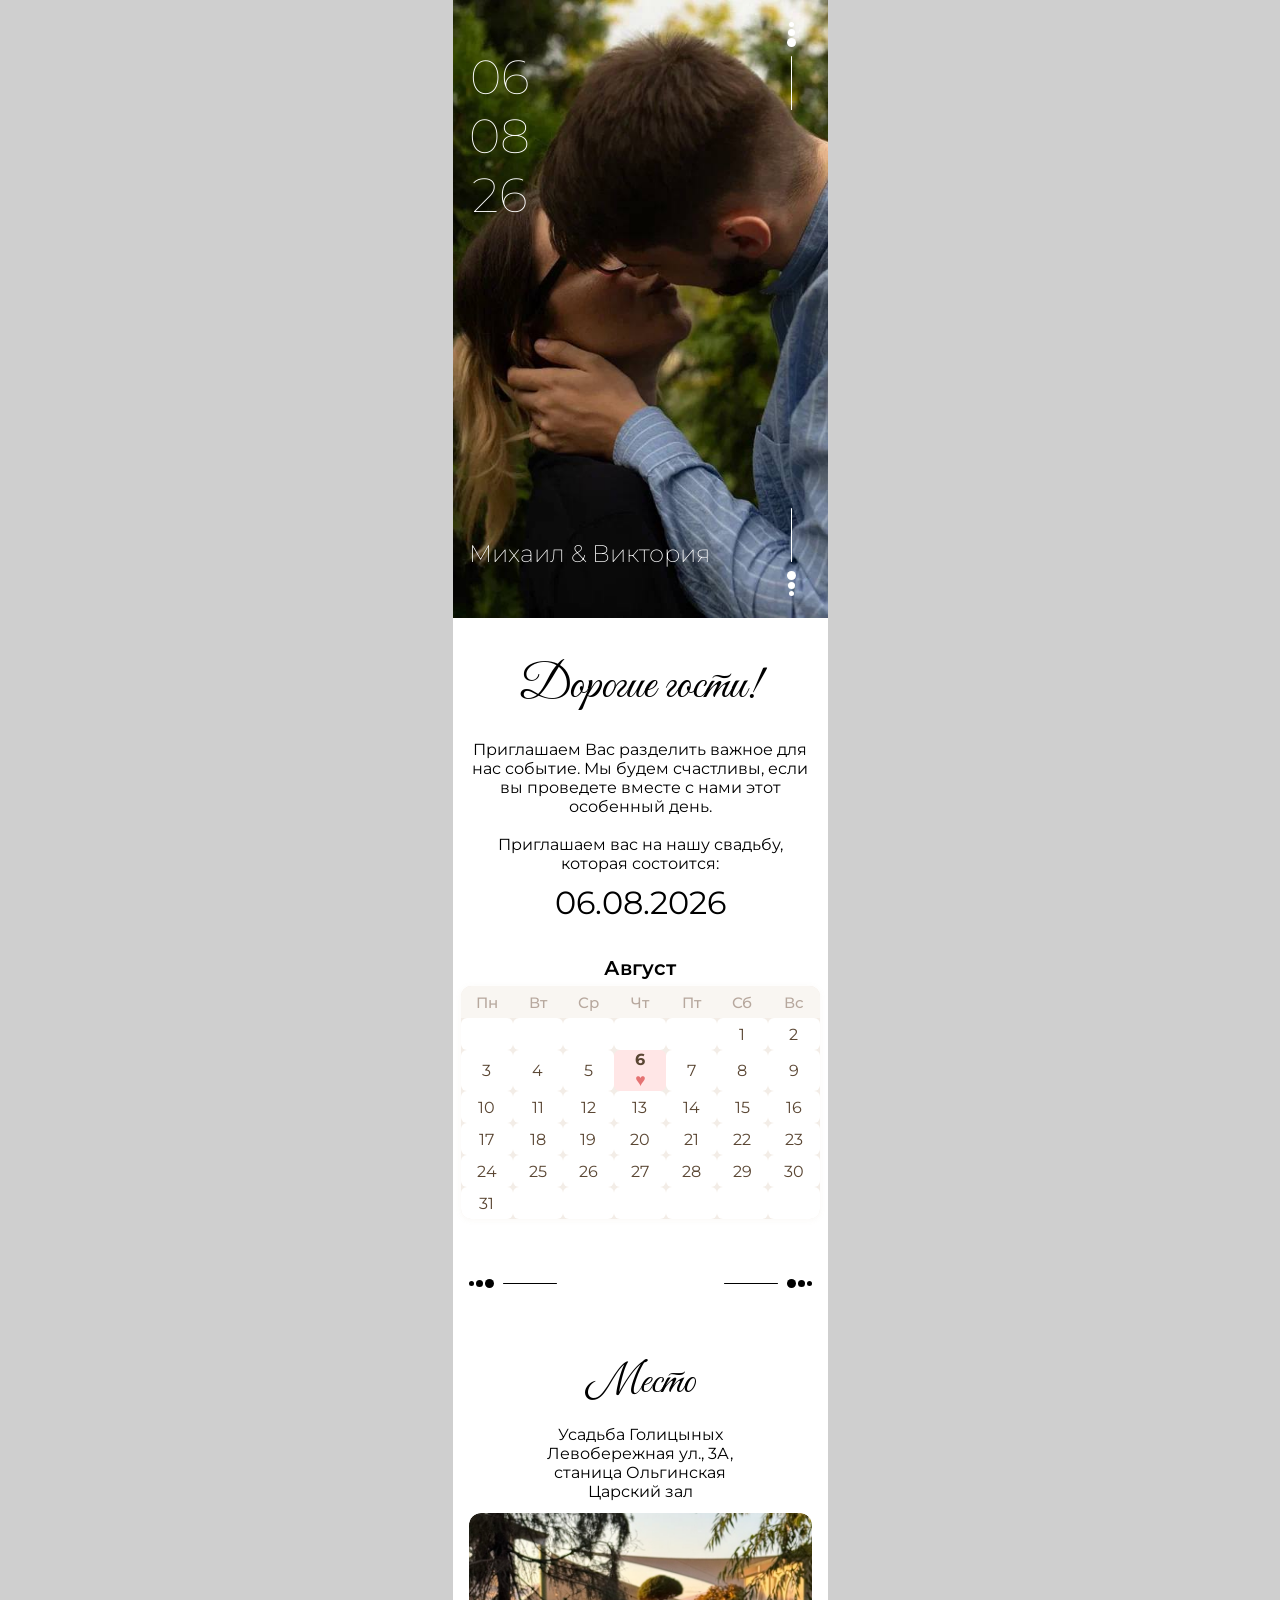
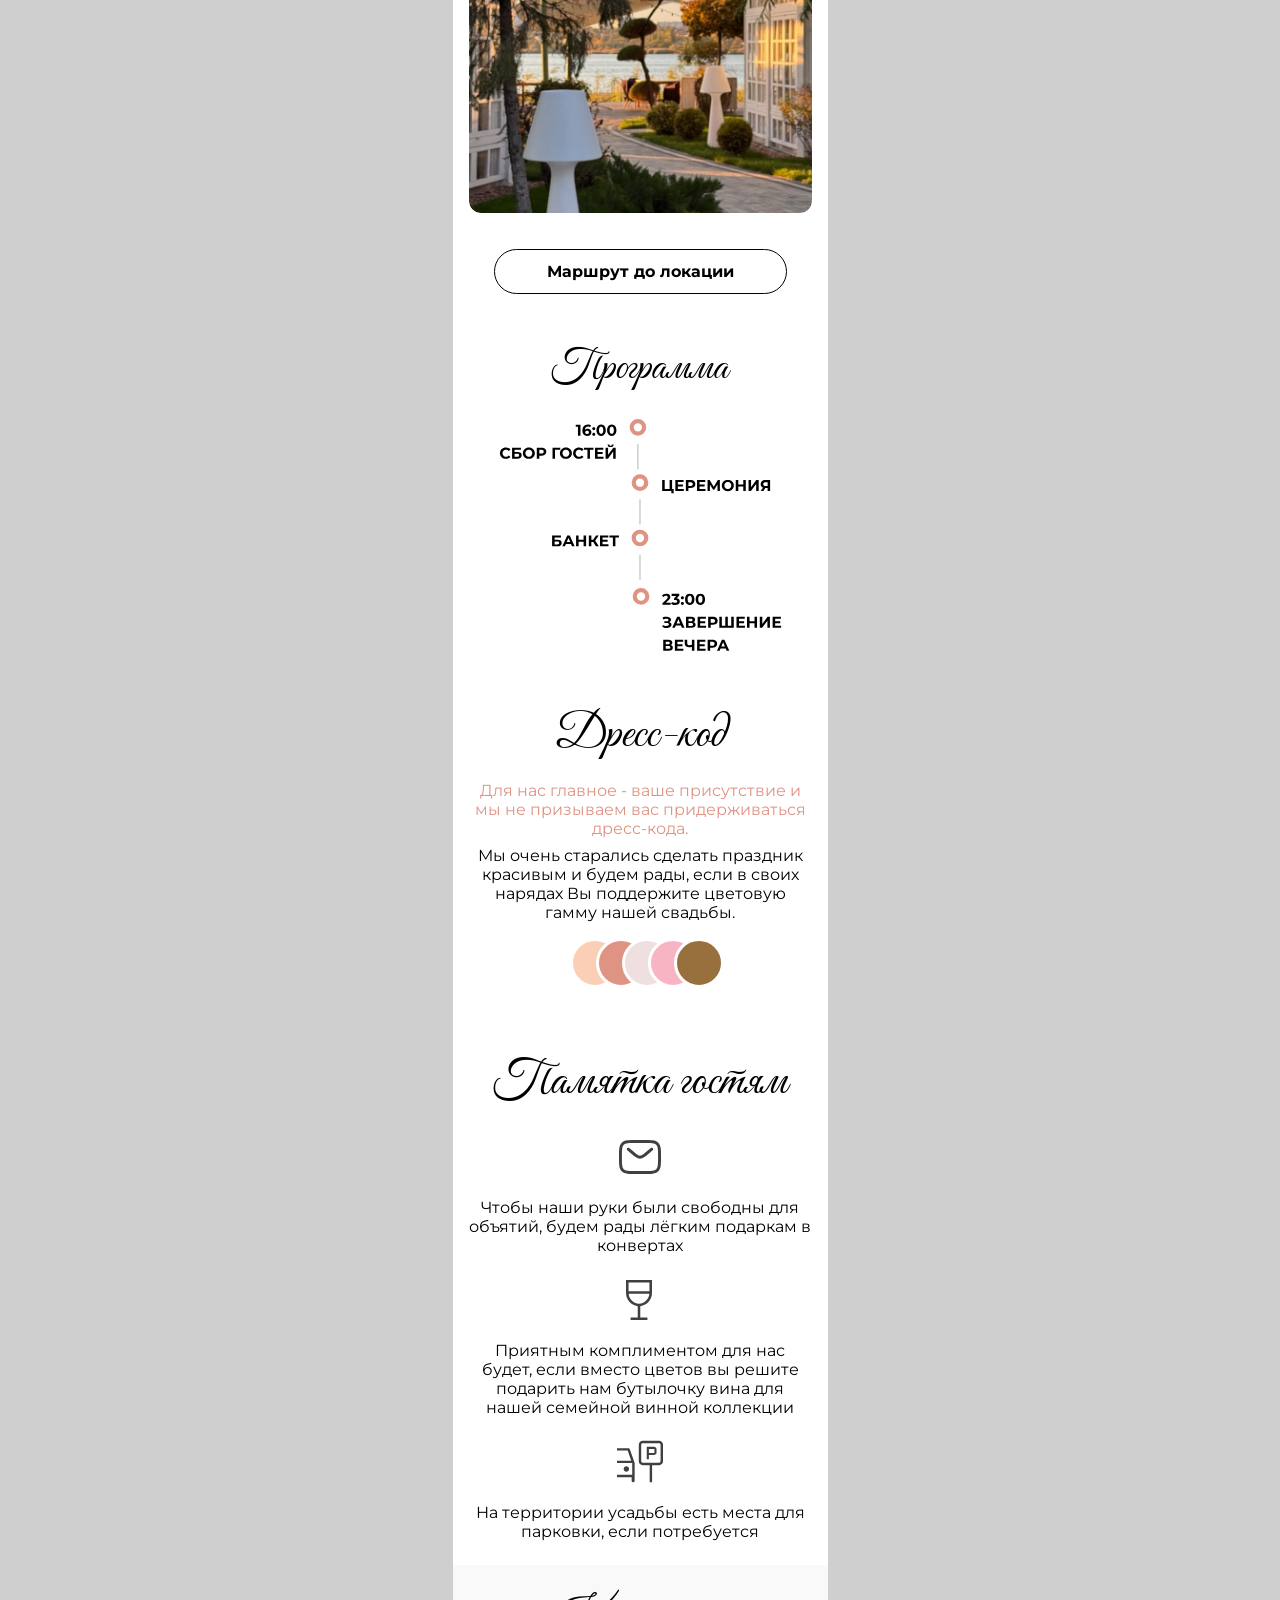
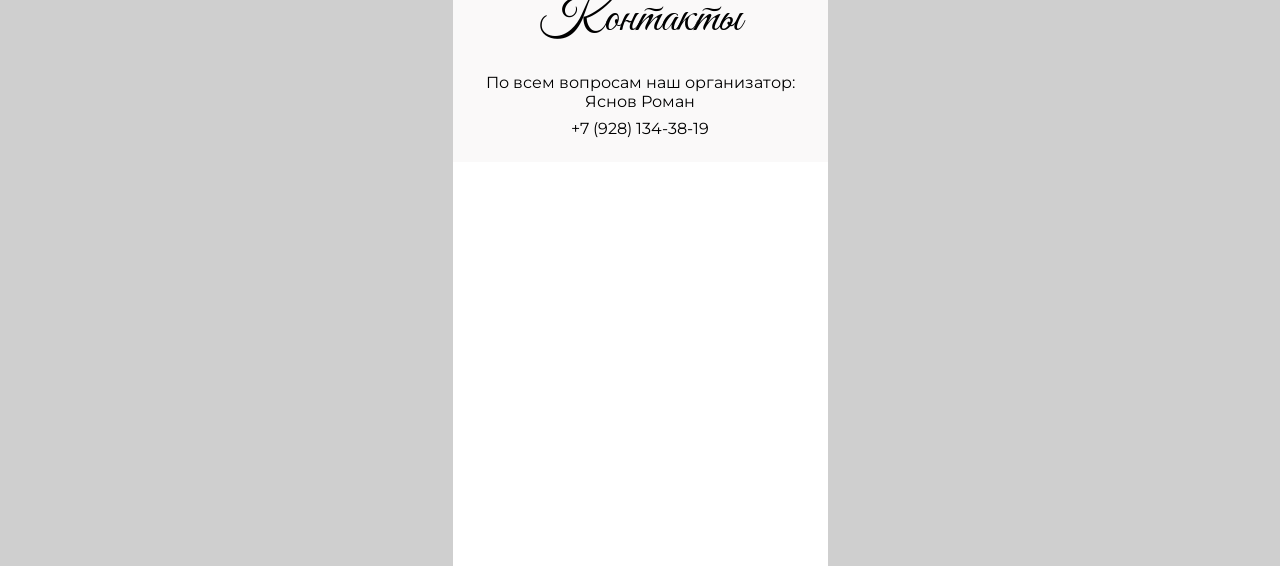
==== index.html @ c3dd6ebd "removed src" ====
<!DOCTYPE html>
<html lang="ru">
<head>
  <meta charset="UTF-8">
  <meta name="viewport" content="width=device-width, initial-scale=1.0">
  <title>Свадебное приглашение</title>
  <link rel="stylesheet" href="styles/main.css">
  <link rel="preconnect" href="https://fonts.googleapis.com">
  <link rel="preconnect" href="https://fonts.gstatic.com" crossorigin>
  <link href="https://fonts.googleapis.com/css2?family=Bad+Script&display=swap" rel="stylesheet">
  <link href="https://fonts.googleapis.com/css2?family=Montserrat:ital,wght@0,100..900;1,100..900&display=swap" rel="stylesheet">
  <link href="https://fonts.googleapis.com/css2?family=Great+Vibes&display=swap" rel="stylesheet">
  <link rel="preload" as="image" href="assets/img/usadba_new_1.jpg">
  <link rel="preload" as="image" href="assets/img/usadba_new_2.png">
  <link rel="preload" as="image" href="assets/img/usadba_new_3.jpg">
  <link rel="preload" as="image" href="assets/img/usadba_new_4.jpg">
  <link rel="preload" as="image" href="assets/img/usadba_new_5.png">
</head>
<body>
  <div class="invite-wrapper">
    <section class="base-section">
      <div class="photo-block">
        <img src="assets/img/we_3.jpg" alt="Пара" class="main-photo">
        <img src="assets/img/arrow.svg" alt="Стрелка" class="photo-arrow">
        <img src="assets/img/arrow.svg" alt="Стрелка" class="photo-arrow photo-arrow-secondary">
        <div class="date-overlay">
          <span>06</span>
          <span>08</span>
          <span>26</span>
        </div>
        <div class="names">Михаил & Виктория</div>
      </div>
    </section>

    <section class="guests-section">
      <h1 class="title">Дорогие гости!</h1>
      <p class="invite-text">
        Приглашаем Вас разделить важное для нас событие. 
        Мы будем счастливы, если вы проведете вместе с нами этот особенный день.
        <br>
        <br>Приглашаем вас на нашу свадьбу, которая состоится:
      </p>
      <div class="date">06.08.2026</div>
      <div class="calendar">
        <div class="calendar-title">Август</div>
        <table class="calendar-table">
          <thead>
            <tr>
              <th>Пн</th>
              <th>Вт</th>
              <th>Ср</th>
              <th>Чт</th>
              <th>Пт</th>
              <th>Сб</th>
              <th>Вс</th>
            </tr>
          </thead>
          <tbody>
            <tr>
              <td></td><td></td><td></td><td></td><td></td><td>1</td><td>2</td>
            </tr>
            <tr>
              <td>3</td><td>4</td><td>5</td><td class="calendar-heart">6 <span class="heart">♥</span></td><td>7</td><td>8</td><td>9</td>
            </tr>
            <tr>
              <td>10</td><td>11</td><td>12</td><td>13</td><td>14</td><td>15</td><td>16</td>
            </tr>
            <tr>
              <td>17</td><td>18</td><td>19</td><td>20</td><td>21</td><td>22</td><td>23</td>
            </tr>
            <tr>
              <td>24</td><td>25</td><td>26</td><td>27</td><td>28</td><td>29</td><td>30</td>
            </tr>
            <tr>
              <td>31</td><td></td><td></td><td></td><td></td><td></td><td></td>
            </tr>
          </tbody>
        </table>

      <img src="assets/img/2-black-arrows.svg" alt="divider" class="calendar-divider">

      </div>
    </section>

    <section class="place-section">
      <h3 class="title">Место</h3>
      <p class="address">
        Усадьба Голицыных 
        <br/>Левобережная ул., 3А,
        <br /> станица Ольгинская
        <br/>Царский зал
      </p>
      <div class="place-carousel" aria-label="Фотогалерея усадьбы">
        <div class="carousel-wrapper">
          <div class="carousel-track">
            <img src="assets/img/usadba_new_1.jpg" alt="Вид усадьбы 1" class="carousel-slide" loading="eager" fetchpriority="high" />
            <img src="assets/img/usadba_new_2.png" alt="Вид усадьбы 2" class="carousel-slide" loading="lazy" />
            <img src="assets/img/usadba_new_3.jpg" alt="Вид усадьбы 3" class="carousel-slide" loading="lazy" />
            <img src="assets/img/usadba_new_4.jpg" alt="Вид усадьбы 4" class="carousel-slide" loading="lazy" />
            <img src="assets/img/usadba_new_5.png" alt="Вид усадьбы 5" class="carousel-slide" loading="lazy" />
          </div>

          <!-- <div class="carousel-controls">
            <button class="carousel-button prev" type="button" aria-label="Предыдущее фото">
              <img src="assets/img/button-arrow.svg" alt="Стрелка" class="button-arrow-left" />
            </button>
            <button class="carousel-button next" type="button" aria-label="Следующее фото">
              <img src="assets/img/button-arrow.svg" alt="Стрелка" class="button-arrow-right" />
            </button>
          </div> -->
        </div>
      </div>
        <a 
          class="map-btn"
          href="https://yandex.ru/maps/-/CPb8nX3~"
          target="_blank"
        >
          Маршрут до локации
        </a>
    </section>

    <section class="program-section">
      <h3 class="title">Программа</h3>
      <img src="assets/img/program-plan.svg" alt="Программа" class="plan-image">
      <!-- <ul class="plan">
        <li><span>14:00</span> — Сбор гостей</li>
        <li><span>14:30</span> — Регистрация</li>
        <li><span>15:00</span> — Фотосессия</li>
        <li><span>17:00</span> — Банкет</li>
        <li><span>22:00</span> — Завершение</li>
      </ul> -->
    </section>

    <section class="dress-code-section">
      <h3 class="title">Дресс-код</h3>
      <div class="wrapper">
        <p class="description">Для нас главное - ваше присутствие и мы не призываем вас придерживаться дресс-кода.</p>
        <p class="colors-text">Мы очень старались сделать праздник красивым и будем рады, если в своих нарядах Вы поддержите цветовую гамму нашей свадьбы.</p>
        <div class="colors-dots">
          <span class="dot1"></span>
          <span class="dot2"></span>
          <span class="dot3"></span>
          <span class="dot4"></span>
          <span class="dot5"></span>
        </div>
      </div>
    </section>
  

    <section class="gifts-section">
      <h3 class="title">Памятка гостям</h3>
      <div class="gift-item">
        <img src="assets/img/letter.svg" alt="Подарок" class="gift-icon">
        <p class="gift-text">Чтобы наши руки были свободны для объятий, будем рады лёгким подаркам в конвертах</p>
      </div>
      <div class="gift-item">
        <img src="assets/img/wine.svg" alt="Подарок" class="gift-icon">
        <p class="gift-text">Приятным комплиментом для нас будет, если вместо цветов вы решите подарить нам бутылочку вина для нашей семейной винной коллекции</p>
      </div>
      <div class="gift-item">
        <img src="assets/img/car.svg" alt="Подарок" class="gift-icon">
        <p class="gift-text">На территории усадьбы есть места для парковки, если потребуется</p>
      </div>
    </section>

    <section class="contacts-section">
      <h3 class="title">Контакты</h3>
      <p class="description">По всем вопросам наш организатор:</p>
      <p class="contact-name">Яснов Роман</p>
      <p class="phone">+7 (928) 134-38-19</p>
    </section>



    <section class="map-section">
      <iframe src="https://yandex.ru/map-widget/v1/?um=constructor%3A0e47bce199f63ef4ef05267ef0e8a8748141f1ce5e22cfa1a45ba5bb43b8a258&amp;source=constructor" width="375" height="400" frameborder="0"></iframe>
    </section>

    </div>
  </div>
  <script src="scripts/main.js"></script>
</body>
</html>
---- styles/main.css ----
*, *::before, *::after {
  box-sizing: border-box;
}

html, body {
  width: 100%;
  max-width: 100%;
  overflow-x: hidden;
  margin: 0;
  padding: 0;
}

body {
  font-family: 'Montserrat', Arial, sans-serif;
  font-weight: 400;
  background: #cfcfcf;
  color: #000;
  margin: 0;
  padding: 0;
}

h1, h2, h3, p {
  margin: 0;
}

p, h2, h3, blockquote, hr {
  /* animation-name: text-appear; @keyframes defined below */
  /* animation-timing-function: ease-in; standard should be linear */
  /* animation-fill-mode: both; keeps animated values forwards and backwards */
  animation: text-appear ease-in both;
  animation-timeline: view(); /* applies animation state relative to viewport */
  animation-range: 0vh 70vh; /* set 0% and 100% positions */
}

img {
  animation: image-appear ease-in both;
  animation-timeline: view();
  animation-range: entry 50% 100vh;
}
.invite-wrapper {
  max-width: 375px;
  margin: 0 auto;
  min-height: 100vh;
  padding: 0;
  box-sizing: border-box;
  background: #fff;
  display: flex;
  flex-direction: column;
  gap: 0;
}

/* main photo section */
.base-section {
  background: #fff;
  border-radius: 0;
  box-shadow: none;
  padding: 0;
  display: flex;
  flex-direction: column;
  align-items: center;
  min-width: 0;
  animation: fadeInUp 1s;
  margin-bottom: 0;
  text-align: center;
}

.base-section > * {
  width: 100%;
}

.photo-block {
  position: relative;
  width: 100%;
  max-width: none;
  margin: 0;
  padding: 0;
}

.photo-block::after {
  content: "";
  position: absolute;
  inset: 0;
  background: linear-gradient(180deg, rgba(30, 30, 30, 0.43));
  pointer-events: none;
}

.main-photo {
  width: 100%;
  height: 618px;
  border-radius: 0;
  object-fit: cover;
  display: block;
  margin: 0;
  max-width: 100%;
  padding: 0;


}

.photo-arrow {
  position: absolute;
  top: 508px;
  left: 334px;
  width: 9px;
  height: 88px;
  opacity: 1;
  transform: rotate(0deg);
  z-index: 1;
}

.photo-arrow-secondary {
  position: absolute;
  top: 22px;
  left: 334px;
  width: 9px;
  height: 88px;
  opacity: 1;
  transform: rotate(180deg);
  z-index: 1;
}

.date-overlay {
  position: absolute;
  top: 48px;
  left: 16px;
  display: flex;
  flex-direction: column;
  align-items: center;
  justify-content: center;
  z-index: 1;

  font-family: 'Montserrat', Arial, sans-serif;
  font-weight: 100;
  font-style: normal;
  font-size: 48px;
  line-height: 59px;
  letter-spacing: 0;
  text-align: center;
  color: #fff;
  text-shadow: 0 2px 8px rgba(0,0,0,0.18);
}

.date-overlay span {
  display: block;
}

.names {
  position: absolute;
  color: #fff;
  text-align: left;

  font-family: 'Montserrat', Arial, sans-serif;
  font-weight: 200;
  font-size: 24px;
  line-height: 100%;

  width: 350px;
  height: 28px;
  top: 542px;
  left: 16px;
  opacity: 1;
  z-index: 1;
}

/* guests section */

.guests-section {
  background: #fff;
  border-radius: 0;
  box-shadow: none;
  padding: 0 16px;
  display: flex;
  flex-direction: column;
  align-items: center;
  min-width: 0;
  animation: fadeInUp 1s;
  margin-top: 0;
}

.guests-section .title {
  font-family: "Great Vibes", cursive;
  font-weight: 400;
  font-style: normal;
  font-size: 48px;
  color: #000;
  margin-top: 38px;
  margin-bottom: 24px;
}

.guests-section .invite-text {
  margin-top: 0;
  text-align: center;
}

.guests-section .date {
  font-size: 2rem;
  margin: 10px 0;
  font-weight: 400;
  font-family: 'Montserrat', Arial, sans-serif;
  font-size: 2rem;
}

.guests-section .calendar-title {
  color: #000;
  font-size: 20px;
  /* font-family: 'Montserrat', Arial, sans-serif; */
}

/* Place section */

.place-section {
  background: #fff;
  border-radius: 0;
  box-shadow: none;
  padding: 0 16px 24px 16px;
  display: flex;
  flex-direction: column;
  align-items: center;
  min-width: 0;
  animation: fadeInUp 1s;
  margin-top: 0;
}


.place-section .title {
  font-family: "Great Vibes", cursive;
  font-weight: 400;
  font-style: normal;
  font-size: 42px;
  color: #000;
  margin-top: 64px;
}

.place-section .address {
  text-align: center;
  margin-top: 16px;
}

.place, .dress-code, .gifts, .guest-form, .contacts, .footer {
  display: flex;
  flex-direction: column;
  align-items: center;
  text-align: center;
}

.place h3 {
  margin: 10px 0 4px 0;
  font-family: 'Marck Script', cursive;
  font-size: 3.3rem;
  color: #a68c6d;
}

.map-btn {
  background: #fff;
  color: #000;
  border: 1px solid black;
  border-radius: 28px;
  padding: 12px 52px;
  font-size: 1rem;
  margin-top: 24px;
  cursor: pointer;
  transition: background 0.2s, transform 0.2s;
  font-family: 'Montserrat', Arial, sans-serif;
  font-weight: 700;

  text-decoration: none;
}

.map-btn:hover {
  /* background: #000;
  color: #fff; */
  transform: translateY(-2px) scale(1.04);
}



/* Program section */
.program-section {
  background: #fff;
  border-radius: 0;
  box-shadow: none;
  padding: 0 16px 24px 16px;
  display: flex;
  flex-direction: column;
  align-items: center;
  min-width: 0;
  animation: fadeInUp 1s;
  margin-top: 0;
}

.program-section .title {
  font-family: "Great Vibes", cursive;
  font-weight: 400;
  font-style: normal;
  font-size: 42px;
  color: #000;
  margin-top: 24px;
}

.program-section .plan-image {
  width: 100%;
  margin-top: 24px;
}

/* .program-list {
  list-style: none;
  padding: 0;
  margin: 0 0 18px 0;
  width: 100%;
}

.program-list li {
  font-size: 1.05rem;
  margin-bottom: 7px;
  display: flex;
  justify-content: center;
  gap: 8px;
}

.program-list span {
  font-weight: bold;
  color: #a68c6d;
  min-width: 48px;
  display: inline-block;
} */

/* dress code section */
.dress-code-section {
  background: #fff;
  border-radius: 0;
  box-shadow: none;
  padding: 0 16px 24px 16px;
  display: flex;
  flex-direction: column;
  align-items: center;
  min-width: 0;
  animation: fadeInUp 1s;
  /* margin-top: 22px; */
}

.dress-code-section .title {
  font-family: "Great Vibes", cursive;
  font-weight: 400;
  font-style: normal;
  font-size: 48px;
  color: #000;
  margin-top: 24px;
}

.dress-code-section .wrapper {
  margin-top: 16px;
}

.dress-code-section .description {
  text-align: center;
  color: rgba(223, 147, 131, 1);
}

.dress-code-section .colors-text {
  text-align: center;
  margin-top: 8px;
}


.dress-code-section .colors-dots {
  display: flex;
  align-items: center;
  justify-content: center;
  padding: 16px 0;
}

.dress-code-section .colors-dots span {
  width: 50px;
  height: 50px;
  border-radius: 50%;
  border: 3px solid #fff;
  margin-left: -24px;
  /* box-shadow: 0 4px 10px rgba(0, 0, 0, 0.08); */
}

.dress-code-section .colors-dots:first-child {
  margin-left: 0;
}

.dress-code-section .colors-dots .dot1 { 
  background:rgba(251, 206, 182, 1);
  margin-left: 14px;
  z-index: 1; 
}
.dress-code-section .colors-dots .dot2 { 
  background: rgba(223, 147, 131, 1);
   z-index: 2; 
}
.dress-code-section .colors-dots .dot3 { 
  background: rgba(239, 223, 223, 1);
   z-index: 3; 
}
.dress-code-section .colors-dots .dot4 { 
  background: rgba(247, 181, 196, 1);
   z-index: 4; 
}
.dress-code-section .colors-dots .dot5 { 
  background: rgba(151, 112, 62, 1);
  z-index: 5;
}

/* gifts section */

.gifts-section {
  background: #fff;
  border-radius: 0;
  box-shadow: none;
  padding: 0 16px 24px 16px;
  display: flex;
  flex-direction: column;
  align-items: center;
  min-width: 0;
  animation: fadeInUp 1s;
  /* margin-top: 22px; */
}

.gifts-section .title {
  font-family: "Great Vibes", cursive;
  font-weight: 400;
  font-style: normal;
  font-size: 48px;
  color: #000;
  margin-top: 24px;
}


.gifts-section .gift-item {
  display: flex;
  flex-direction: column;
  align-items: center;
  gap: 12px;
  margin-top: 16px;
}

.gift-icon {
  width: 58px;
  height: 58px;
  display: inline-flex;
  justify-content: center;
  align-items: center;
}

.gifts-section .gift-text {
  text-align: center;
}


/* contacts section */

.contacts-section {
  background: rgba(250, 249, 249, 1);
  border-radius: 0;
  box-shadow: none;
  padding: 0 16px 24px 16px;
  display: flex;
  flex-direction: column;
  align-items: center;
  min-width: 0;
  animation: fadeInUp 1s;


}

.contacts-section .title {
  font-family: "Great Vibes", cursive;
  font-weight: 400;
  font-style: normal;
  font-size: 48px;
  color: #000;
  margin-top: 24px;
}

.contacts-section .description {
  text-align: center;
  margin-top: 24px;
}

.contacts-section .phone {
  text-align: center;
  margin-top: 8px;
}

.contacts h3 {
  font-family: 'Marck Script', cursive;
  font-size: 3.3rem;
  color: #a68c6d;
  margin: 18px 0 4px 0;
}

.contacts .phone {
  font-weight: bold;
  margin-top: 4px;
}

.footer {
  margin-top: 24px;
  text-align: center;
  font-size: 1rem;
  color: #a68c6d;
}

.footer img {
  width: 100%;
  max-width: 180px;
  border-radius: 10px;
  margin-top: 10px;
}

.calendar {
  margin: 24px 16px 0 16px;
  text-align: center;
}
.calendar-title {
  font-family: 'Montserrat', Arial, sans-serif;
  font-size: 1.1rem;
  font-weight: 600;
  color: #a68c6d;
  margin-bottom: 6px;
}
.calendar-table {
  width: 100%;
  border-collapse: collapse;
  background: #f3ede7;
  border-radius: 10px;
  overflow: hidden;
  margin: 0 auto;
  font-size: 1rem;
  box-shadow: 0 1px 6px rgba(180,160,120,0.07);
}

.calendar-divider {
  margin-top: 60px;
  max-width: 100%;
}

.calendar-table th,
.calendar-table td {
  width: 32px;
  height: 32px;
  text-align: center;
  padding: 2px;
  font-family: 'Montserrat', Arial, sans-serif;
  color: #5a4633;
}
.calendar-table th {
  color: #b7a89e;
  font-weight: 500;
  font-size: 0.95em;
  background: #f9f6f2;
}
.calendar-table td {
  background: #fff;
  border-radius: 6px;padding: 0 16px;
  transition: background 0.2s;
}
.calendar-heart {
  background: #ffe6e6 !important;
  color: #a68c6d;
  font-weight: bold;
  position: relative;
}

.place-carousel {
  width: 100%;
  margin: 12px 0;
}

.carousel-wrapper {
  overflow: hidden;
  border-radius: 12px;
  position: relative;
}

.carousel-track {
  display: flex;
  transition: transform 0.5s ease;
}

.carousel-slide {
  width: 100%;
  height: 300px;
  flex-shrink: 0;
  object-fit: cover;
  transition: transform 0.5s ease, opacity 0.5s ease;
  display: block;
  border-radius: 12px;
}

.carousel-controls {
  display: flex;
  justify-content: space-between;  /* кнопки по краям */
  align-items: center;
  padding: 0 4px;  /* небольшой отступ от краёв */
  position: absolute;
  top: 40%;
  width: 100%;
}



.carousel-button {
  width: 32px;
  height: 32px;
  border: none;
  border-radius: 8px;
  background: #fff;
  cursor: pointer;

  padding: 4px;
  display: flex;
  justify-content: center;
  align-items: center;
  /* font-size: 1.2rem;
  font-weight: 300;
  transition: transform 0.2s, background 0.2s, color 0.2s;
  display: flex;
  align-items: center;
  justify-content: center;
  line-height: 1; */
}

.carousel-button:hover {
  /* background: #000; */
  /* color: #fff; */
  /* transform: translateY(-2px); */
}

.button-arrow-left {
  transform: rotate(180deg);
}

.calendar-heart .heart {
  color: #e57373;
  font-size: 1.1em;
  margin-left: 2px;
  vertical-align: middle;
  font-family: inherit;
}

@media (max-width: 600px) {
  .invite-wrapper {
    padding: 4px 0;
  }
  .base-section {
    padding: 12px 4px;
  }
  .photo-block {
    max-width: 100%;
  }
  .dress-images img,
  .calendar img,
  .place-photos img,
  .footer img {
    max-width: 100%;
  }
}

@keyframes fadeInUp {
  from {
    opacity: 0;
    transform: translateY(40px);
  }
  to {
    opacity: 1;
    transform: translateY(0);
  }
}
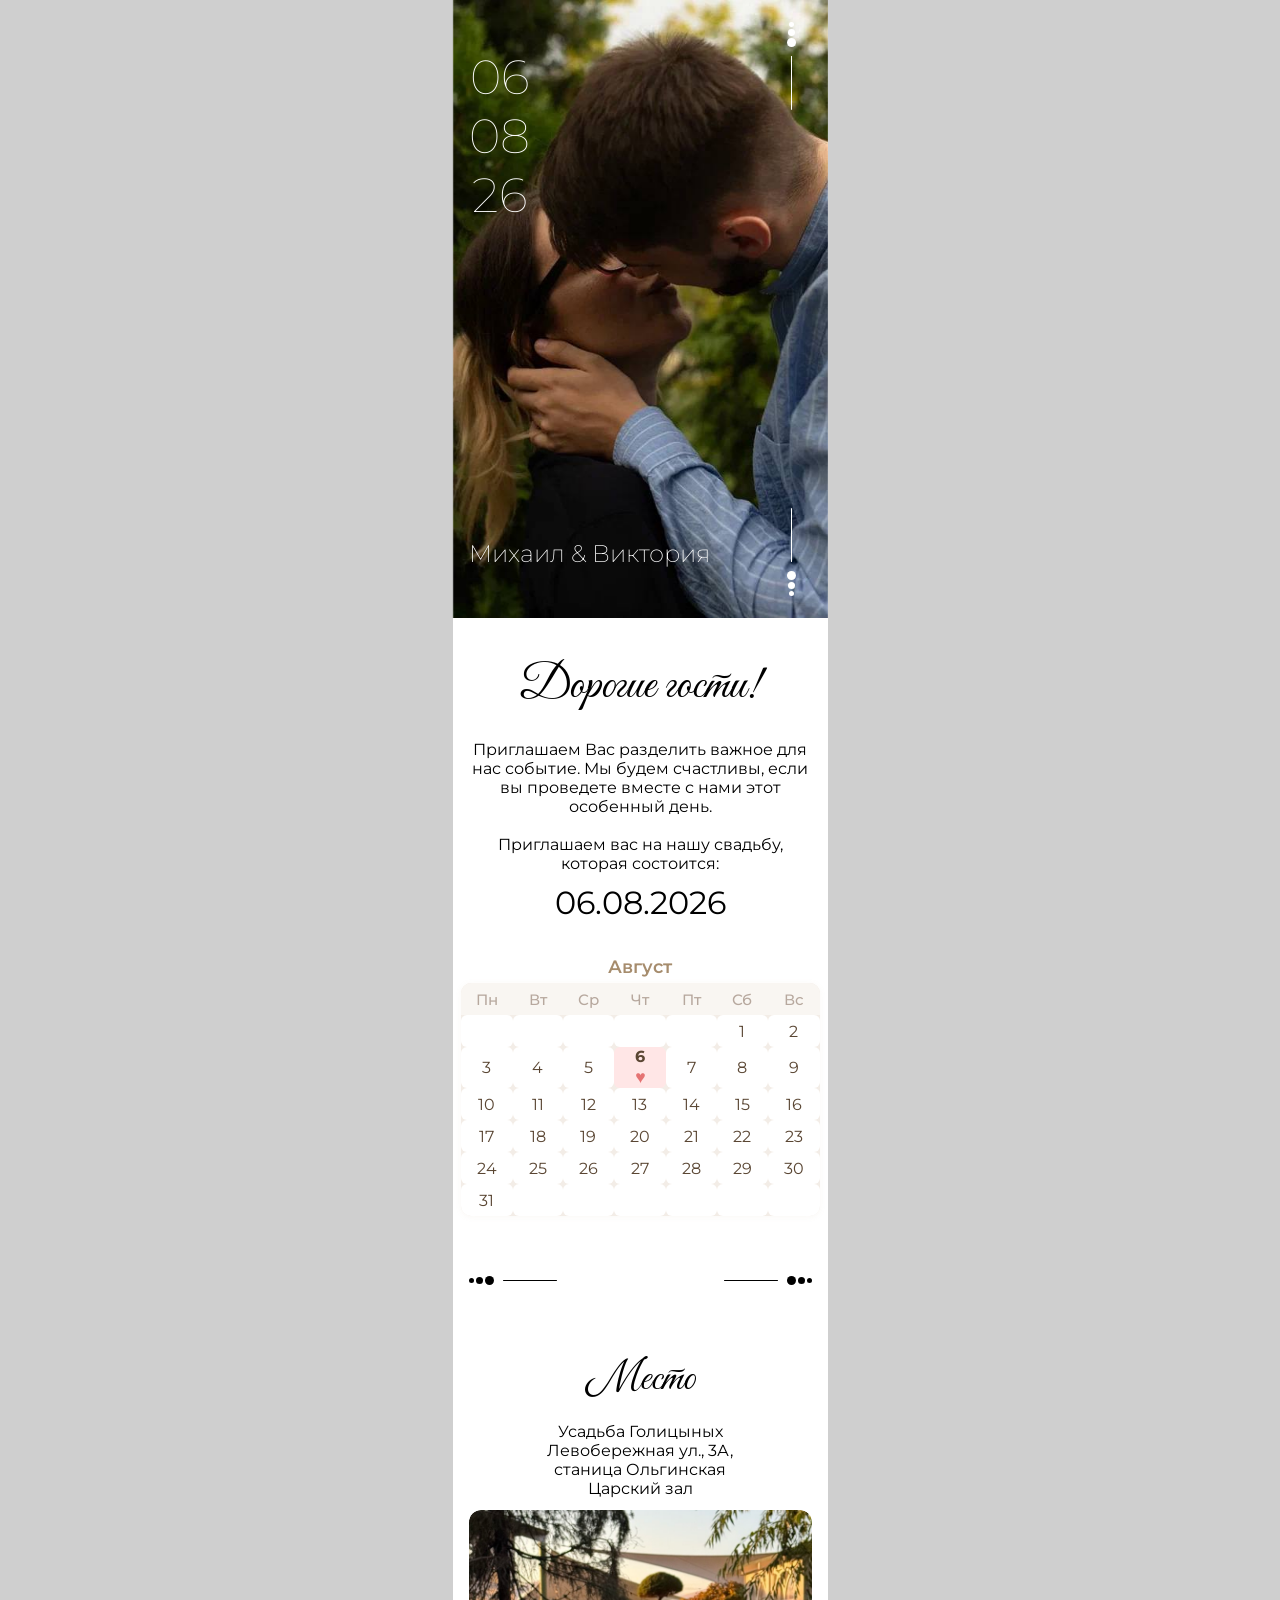
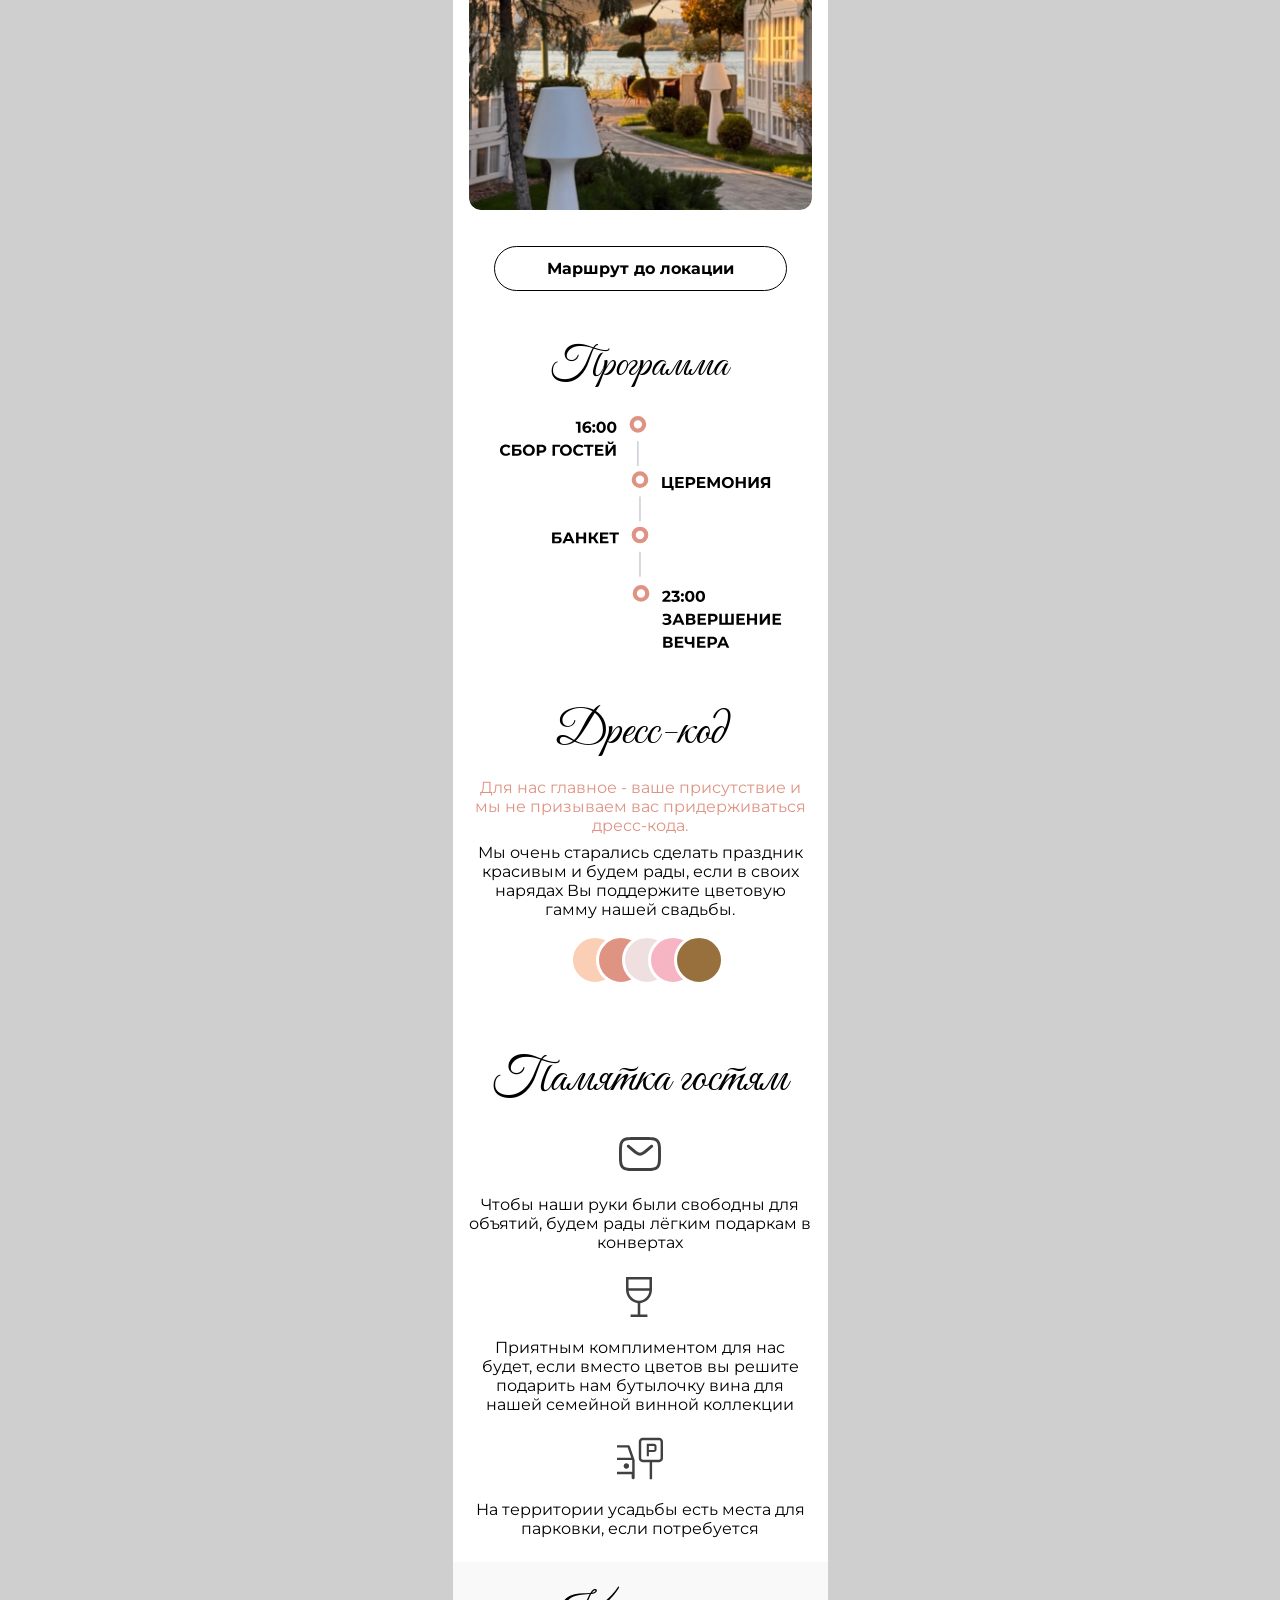
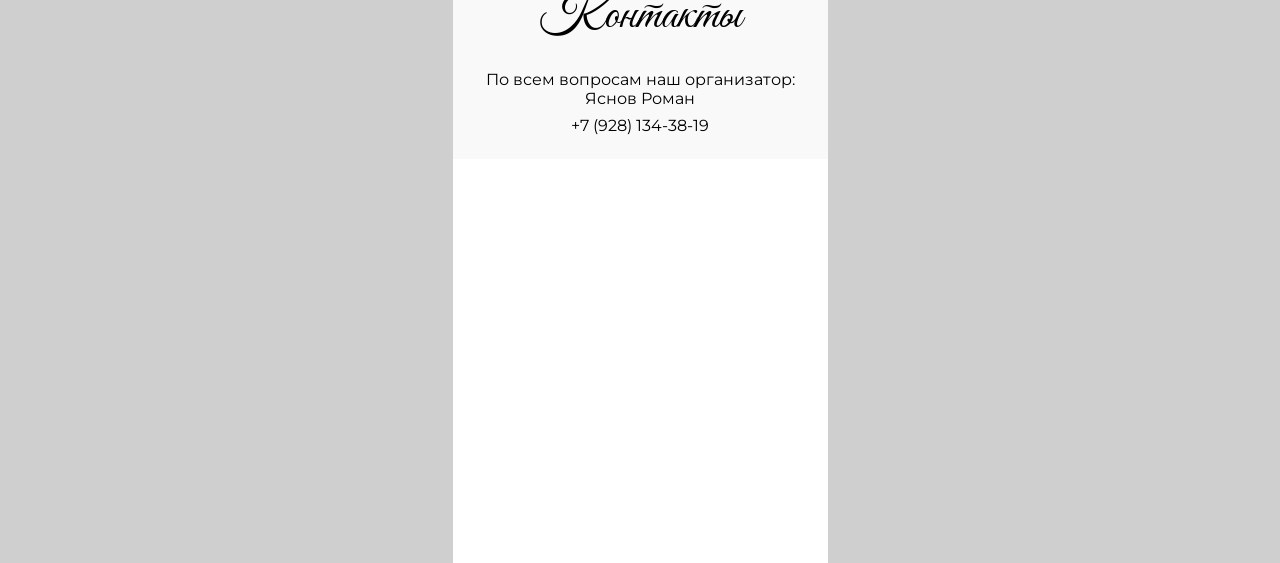
==== commit 699efa21: "linting, refactoring" ====
--- a/index.html
+++ b/index.html
@@ -99,15 +99,6 @@
             <img src="assets/img/usadba_new_4.jpg" alt="Вид усадьбы 4" class="carousel-slide" loading="lazy" />
             <img src="assets/img/usadba_new_5.png" alt="Вид усадьбы 5" class="carousel-slide" loading="lazy" />
           </div>
-
-          <!-- <div class="carousel-controls">
-            <button class="carousel-button prev" type="button" aria-label="Предыдущее фото">
-              <img src="assets/img/button-arrow.svg" alt="Стрелка" class="button-arrow-left" />
-            </button>
-            <button class="carousel-button next" type="button" aria-label="Следующее фото">
-              <img src="assets/img/button-arrow.svg" alt="Стрелка" class="button-arrow-right" />
-            </button>
-          </div> -->
         </div>
       </div>
         <a 
@@ -173,7 +164,7 @@
 
 
     <section class="map-section">
-      <iframe src="https://yandex.ru/map-widget/v1/?um=constructor%3A0e47bce199f63ef4ef05267ef0e8a8748141f1ce5e22cfa1a45ba5bb43b8a258&amp;source=constructor" width="375" height="400" frameborder="0"></iframe>
+      <iframe src="https://yandex.ru/map-widget/v1/?um=constructor%3A0e47bce199f63ef4ef05267ef0e8a8748141f1ce5e22cfa1a45ba5bb43b8a258&amp;source=constructor" width="100%" height="400" frameborder="0"></iframe>
     </section>
 
     </div>
--- a/styles/main.css
+++ b/styles/main.css
@@ -1,10 +1,11 @@
-
-
-*, *::before, *::after {
+*,
+*::before,
+*::after {
   box-sizing: border-box;
 }
 
-html, body {
+html,
+body {
   width: 100%;
   max-width: 100%;
   overflow-x: hidden;
@@ -13,56 +14,51 @@
 }
 
 body {
-  font-family: 'Montserrat', Arial, sans-serif;
+  font-family: "Montserrat", Arial, sans-serif;
   font-weight: 400;
   background: #cfcfcf;
   color: #000;
+}
+
+h1,
+h2,
+h3,
+p {
   margin: 0;
-  padding: 0;
-}
-
-h1, h2, h3, p {
-  margin: 0;
-}
-
-p, h2, h3, blockquote, hr {
-  /* animation-name: text-appear; @keyframes defined below */
-  /* animation-timing-function: ease-in; standard should be linear */
-  /* animation-fill-mode: both; keeps animated values forwards and backwards */
-  animation: text-appear ease-in both;
-  animation-timeline: view(); /* applies animation state relative to viewport */
-  animation-range: 0vh 70vh; /* set 0% and 100% positions */
-}
-
-img {
+}
+
+img:not(.carousel-slide) {
   animation: image-appear ease-in both;
   animation-timeline: view();
   animation-range: entry 50% 100vh;
 }
+
+h1,
+p,
+h2,
+h3,
+blockquote,
+hr {
+  animation: text-appear ease-in both;
+  animation-timeline: view();
+  animation-range: 0vh 70vh;
+}
+
 .invite-wrapper {
   max-width: 375px;
   margin: 0 auto;
   min-height: 100vh;
-  padding: 0;
-  box-sizing: border-box;
   background: #fff;
   display: flex;
   flex-direction: column;
-  gap: 0;
-}
-
-/* main photo section */
+}
+
 .base-section {
   background: #fff;
-  border-radius: 0;
-  box-shadow: none;
-  padding: 0;
   display: flex;
   flex-direction: column;
   align-items: center;
-  min-width: 0;
   animation: fadeInUp 1s;
-  margin-bottom: 0;
   text-align: center;
 }
 
@@ -73,9 +69,6 @@
 .photo-block {
   position: relative;
   width: 100%;
-  max-width: none;
-  margin: 0;
-  padding: 0;
 }
 
 .photo-block::after {
@@ -89,14 +82,8 @@
 .main-photo {
   width: 100%;
   height: 618px;
-  border-radius: 0;
   object-fit: cover;
   display: block;
-  margin: 0;
-  max-width: 100%;
-  padding: 0;
-
-
 }
 
 .photo-arrow {
@@ -130,16 +117,12 @@
   align-items: center;
   justify-content: center;
   z-index: 1;
-
-  font-family: 'Montserrat', Arial, sans-serif;
+  font-family: "Montserrat", Arial, sans-serif;
   font-weight: 100;
-  font-style: normal;
   font-size: 48px;
   line-height: 59px;
-  letter-spacing: 0;
-  text-align: center;
   color: #fff;
-  text-shadow: 0 2px 8px rgba(0,0,0,0.18);
+  text-shadow: 0 2px 8px rgba(0, 0, 0, 0.18);
 }
 
 .date-overlay span {
@@ -150,12 +133,10 @@
   position: absolute;
   color: #fff;
   text-align: left;
-
-  font-family: 'Montserrat', Arial, sans-serif;
+  font-family: "Montserrat", Arial, sans-serif;
   font-weight: 200;
   font-size: 24px;
   line-height: 100%;
-
   width: 350px;
   height: 28px;
   top: 542px;
@@ -164,33 +145,33 @@
   z-index: 1;
 }
 
-/* guests section */
+.guests-section,
+.place-section,
+.program-section,
+.dress-code-section,
+.gifts-section,
+.contacts-section {
+  background: #fff;
+  padding: 0 16px 24px 16px;
+  display: flex;
+  flex-direction: column;
+  align-items: center;
+  animation: fadeInUp 1s;
+}
 
 .guests-section {
-  background: #fff;
-  border-radius: 0;
-  box-shadow: none;
   padding: 0 16px;
-  display: flex;
-  flex-direction: column;
-  align-items: center;
-  min-width: 0;
-  animation: fadeInUp 1s;
-  margin-top: 0;
 }
 
 .guests-section .title {
   font-family: "Great Vibes", cursive;
   font-weight: 400;
-  font-style: normal;
   font-size: 48px;
   color: #000;
-  margin-top: 38px;
-  margin-bottom: 24px;
+  margin: 38px 0 24px 0;
 }
 
 .guests-section .invite-text {
-  margin-top: 0;
   text-align: center;
 }
 
@@ -198,58 +179,25 @@
   font-size: 2rem;
   margin: 10px 0;
   font-weight: 400;
-  font-family: 'Montserrat', Arial, sans-serif;
-  font-size: 2rem;
-}
-
-.guests-section .calendar-title {
-  color: #000;
-  font-size: 20px;
-  /* font-family: 'Montserrat', Arial, sans-serif; */
-}
-
-/* Place section */
-
-.place-section {
-  background: #fff;
-  border-radius: 0;
-  box-shadow: none;
-  padding: 0 16px 24px 16px;
-  display: flex;
-  flex-direction: column;
-  align-items: center;
-  min-width: 0;
-  animation: fadeInUp 1s;
-  margin-top: 0;
-}
-
-
-.place-section .title {
+  font-family: "Montserrat", Arial, sans-serif;
+}
+
+.place-section .title,
+.program-section .title {
   font-family: "Great Vibes", cursive;
   font-weight: 400;
-  font-style: normal;
   font-size: 42px;
   color: #000;
   margin-top: 64px;
 }
 
+.program-section .title {
+  margin-top: 24px;
+}
+
 .place-section .address {
   text-align: center;
   margin-top: 16px;
-}
-
-.place, .dress-code, .gifts, .guest-form, .contacts, .footer {
-  display: flex;
-  flex-direction: column;
-  align-items: center;
-  text-align: center;
-}
-
-.place h3 {
-  margin: 10px 0 4px 0;
-  font-family: 'Marck Script', cursive;
-  font-size: 3.3rem;
-  color: #a68c6d;
 }
 
 .map-btn {
@@ -261,89 +209,26 @@
   font-size: 1rem;
   margin-top: 24px;
   cursor: pointer;
-  transition: background 0.2s, transform 0.2s;
-  font-family: 'Montserrat', Arial, sans-serif;
+  transition: transform 0.2s;
+  font-family: "Montserrat", Arial, sans-serif;
   font-weight: 700;
-
   text-decoration: none;
 }
 
 .map-btn:hover {
-  /* background: #000;
-  color: #fff; */
   transform: translateY(-2px) scale(1.04);
 }
 
-
-
-/* Program section */
-.program-section {
-  background: #fff;
-  border-radius: 0;
-  box-shadow: none;
-  padding: 0 16px 24px 16px;
-  display: flex;
-  flex-direction: column;
-  align-items: center;
-  min-width: 0;
-  animation: fadeInUp 1s;
-  margin-top: 0;
-}
-
-.program-section .title {
+.program-section .plan-image {
+  width: 100%;
+  margin-top: 24px;
+}
+
+.dress-code-section .title,
+.gifts-section .title,
+.contacts-section .title {
   font-family: "Great Vibes", cursive;
   font-weight: 400;
-  font-style: normal;
-  font-size: 42px;
-  color: #000;
-  margin-top: 24px;
-}
-
-.program-section .plan-image {
-  width: 100%;
-  margin-top: 24px;
-}
-
-/* .program-list {
-  list-style: none;
-  padding: 0;
-  margin: 0 0 18px 0;
-  width: 100%;
-}
-
-.program-list li {
-  font-size: 1.05rem;
-  margin-bottom: 7px;
-  display: flex;
-  justify-content: center;
-  gap: 8px;
-}
-
-.program-list span {
-  font-weight: bold;
-  color: #a68c6d;
-  min-width: 48px;
-  display: inline-block;
-} */
-
-/* dress code section */
-.dress-code-section {
-  background: #fff;
-  border-radius: 0;
-  box-shadow: none;
-  padding: 0 16px 24px 16px;
-  display: flex;
-  flex-direction: column;
-  align-items: center;
-  min-width: 0;
-  animation: fadeInUp 1s;
-  /* margin-top: 22px; */
-}
-
-.dress-code-section .title {
-  font-family: "Great Vibes", cursive;
-  font-weight: 400;
-  font-style: normal;
   font-size: 48px;
   color: #000;
   margin-top: 24px;
@@ -362,7 +247,6 @@
   text-align: center;
   margin-top: 8px;
 }
-
 
 .dress-code-section .colors-dots {
   display: flex;
@@ -377,59 +261,33 @@
   border-radius: 50%;
   border: 3px solid #fff;
   margin-left: -24px;
-  /* box-shadow: 0 4px 10px rgba(0, 0, 0, 0.08); */
-}
-
-.dress-code-section .colors-dots:first-child {
-  margin-left: 0;
-}
-
-.dress-code-section .colors-dots .dot1 { 
-  background:rgba(251, 206, 182, 1);
+}
+
+.dress-code-section .colors-dots .dot1 {
+  background: rgba(251, 206, 182, 1);
   margin-left: 14px;
-  z-index: 1; 
-}
-.dress-code-section .colors-dots .dot2 { 
+  z-index: 1;
+}
+
+.dress-code-section .colors-dots .dot2 {
   background: rgba(223, 147, 131, 1);
-   z-index: 2; 
-}
-.dress-code-section .colors-dots .dot3 { 
+  z-index: 2;
+}
+
+.dress-code-section .colors-dots .dot3 {
   background: rgba(239, 223, 223, 1);
-   z-index: 3; 
-}
-.dress-code-section .colors-dots .dot4 { 
+  z-index: 3;
+}
+
+.dress-code-section .colors-dots .dot4 {
   background: rgba(247, 181, 196, 1);
-   z-index: 4; 
-}
-.dress-code-section .colors-dots .dot5 { 
+  z-index: 4;
+}
+
+.dress-code-section .colors-dots .dot5 {
   background: rgba(151, 112, 62, 1);
   z-index: 5;
 }
-
-/* gifts section */
-
-.gifts-section {
-  background: #fff;
-  border-radius: 0;
-  box-shadow: none;
-  padding: 0 16px 24px 16px;
-  display: flex;
-  flex-direction: column;
-  align-items: center;
-  min-width: 0;
-  animation: fadeInUp 1s;
-  /* margin-top: 22px; */
-}
-
-.gifts-section .title {
-  font-family: "Great Vibes", cursive;
-  font-weight: 400;
-  font-style: normal;
-  font-size: 48px;
-  color: #000;
-  margin-top: 24px;
-}
-
 
 .gifts-section .gift-item {
   display: flex;
@@ -451,79 +309,33 @@
   text-align: center;
 }
 
-
-/* contacts section */
-
 .contacts-section {
   background: rgba(250, 249, 249, 1);
-  border-radius: 0;
-  box-shadow: none;
-  padding: 0 16px 24px 16px;
-  display: flex;
-  flex-direction: column;
-  align-items: center;
-  min-width: 0;
-  animation: fadeInUp 1s;
-
-
-}
-
-.contacts-section .title {
-  font-family: "Great Vibes", cursive;
-  font-weight: 400;
-  font-style: normal;
-  font-size: 48px;
-  color: #000;
+}
+
+.contacts-section .description {
+  text-align: center;
   margin-top: 24px;
 }
 
-.contacts-section .description {
-  text-align: center;
-  margin-top: 24px;
-}
-
 .contacts-section .phone {
   text-align: center;
   margin-top: 8px;
-}
-
-.contacts h3 {
-  font-family: 'Marck Script', cursive;
-  font-size: 3.3rem;
-  color: #a68c6d;
-  margin: 18px 0 4px 0;
-}
-
-.contacts .phone {
-  font-weight: bold;
-  margin-top: 4px;
-}
-
-.footer {
-  margin-top: 24px;
-  text-align: center;
-  font-size: 1rem;
-  color: #a68c6d;
-}
-
-.footer img {
-  width: 100%;
-  max-width: 180px;
-  border-radius: 10px;
-  margin-top: 10px;
 }
 
 .calendar {
   margin: 24px 16px 0 16px;
   text-align: center;
 }
+
 .calendar-title {
-  font-family: 'Montserrat', Arial, sans-serif;
+  font-family: "Montserrat", Arial, sans-serif;
   font-size: 1.1rem;
   font-weight: 600;
   color: #a68c6d;
   margin-bottom: 6px;
 }
+
 .calendar-table {
   width: 100%;
   border-collapse: collapse;
@@ -532,12 +344,11 @@
   overflow: hidden;
   margin: 0 auto;
   font-size: 1rem;
-  box-shadow: 0 1px 6px rgba(180,160,120,0.07);
+  box-shadow: 0 1px 6px rgba(180, 160, 120, 0.07);
 }
 
 .calendar-divider {
   margin-top: 60px;
-  max-width: 100%;
 }
 
 .calendar-table th,
@@ -546,20 +357,24 @@
   height: 32px;
   text-align: center;
   padding: 2px;
-  font-family: 'Montserrat', Arial, sans-serif;
+  font-family: "Montserrat", Arial, sans-serif;
   color: #5a4633;
 }
+
 .calendar-table th {
   color: #b7a89e;
   font-weight: 500;
   font-size: 0.95em;
   background: #f9f6f2;
 }
+
 .calendar-table td {
   background: #fff;
-  border-radius: 6px;padding: 0 16px;
+  border-radius: 6px;
+  padding: 0 16px;
   transition: background 0.2s;
 }
+
 .calendar-heart {
   background: #ffe6e6 !important;
   color: #a68c6d;
@@ -567,6 +382,13 @@
   position: relative;
 }
 
+.calendar-heart .heart {
+  color: #e57373;
+  font-size: 1.1em;
+  margin-left: 2px;
+  vertical-align: middle;
+}
+
 .place-carousel {
   width: 100%;
   margin: 12px 0;
@@ -588,22 +410,22 @@
   height: 300px;
   flex-shrink: 0;
   object-fit: cover;
-  transition: transform 0.5s ease, opacity 0.5s ease;
+  transition:
+    transform 0.5s ease,
+    opacity 0.5s ease;
   display: block;
   border-radius: 12px;
 }
 
 .carousel-controls {
   display: flex;
-  justify-content: space-between;  /* кнопки по краям */
-  align-items: center;
-  padding: 0 4px;  /* небольшой отступ от краёв */
+  justify-content: space-between;
+  align-items: center;
+  padding: 0 4px;
   position: absolute;
   top: 40%;
   width: 100%;
 }
-
-
 
 .carousel-button {
   width: 32px;
@@ -612,54 +434,14 @@
   border-radius: 8px;
   background: #fff;
   cursor: pointer;
-
   padding: 4px;
   display: flex;
   justify-content: center;
   align-items: center;
-  /* font-size: 1.2rem;
-  font-weight: 300;
-  transition: transform 0.2s, background 0.2s, color 0.2s;
-  display: flex;
-  align-items: center;
-  justify-content: center;
-  line-height: 1; */
-}
-
-.carousel-button:hover {
-  /* background: #000; */
-  /* color: #fff; */
-  /* transform: translateY(-2px); */
 }
 
 .button-arrow-left {
   transform: rotate(180deg);
-}
-
-.calendar-heart .heart {
-  color: #e57373;
-  font-size: 1.1em;
-  margin-left: 2px;
-  vertical-align: middle;
-  font-family: inherit;
-}
-
-@media (max-width: 600px) {
-  .invite-wrapper {
-    padding: 4px 0;
-  }
-  .base-section {
-    padding: 12px 4px;
-  }
-  .photo-block {
-    max-width: 100%;
-  }
-  .dress-images img,
-  .calendar img,
-  .place-photos img,
-  .footer img {
-    max-width: 100%;
-  }
 }
 
 @keyframes fadeInUp {
@@ -671,4 +453,26 @@
     opacity: 1;
     transform: translateY(0);
   }
-}+}
+
+@keyframes text-appear {
+  from {
+    opacity: 0;
+    transform: translateY(20px);
+  }
+  to {
+    opacity: 1;
+    transform: translateY(0);
+  }
+}
+
+@keyframes image-appear {
+  from {
+    opacity: 0;
+    transform: scale(0.95);
+  }
+  to {
+    opacity: 1;
+    transform: scale(1);
+  }
+}
